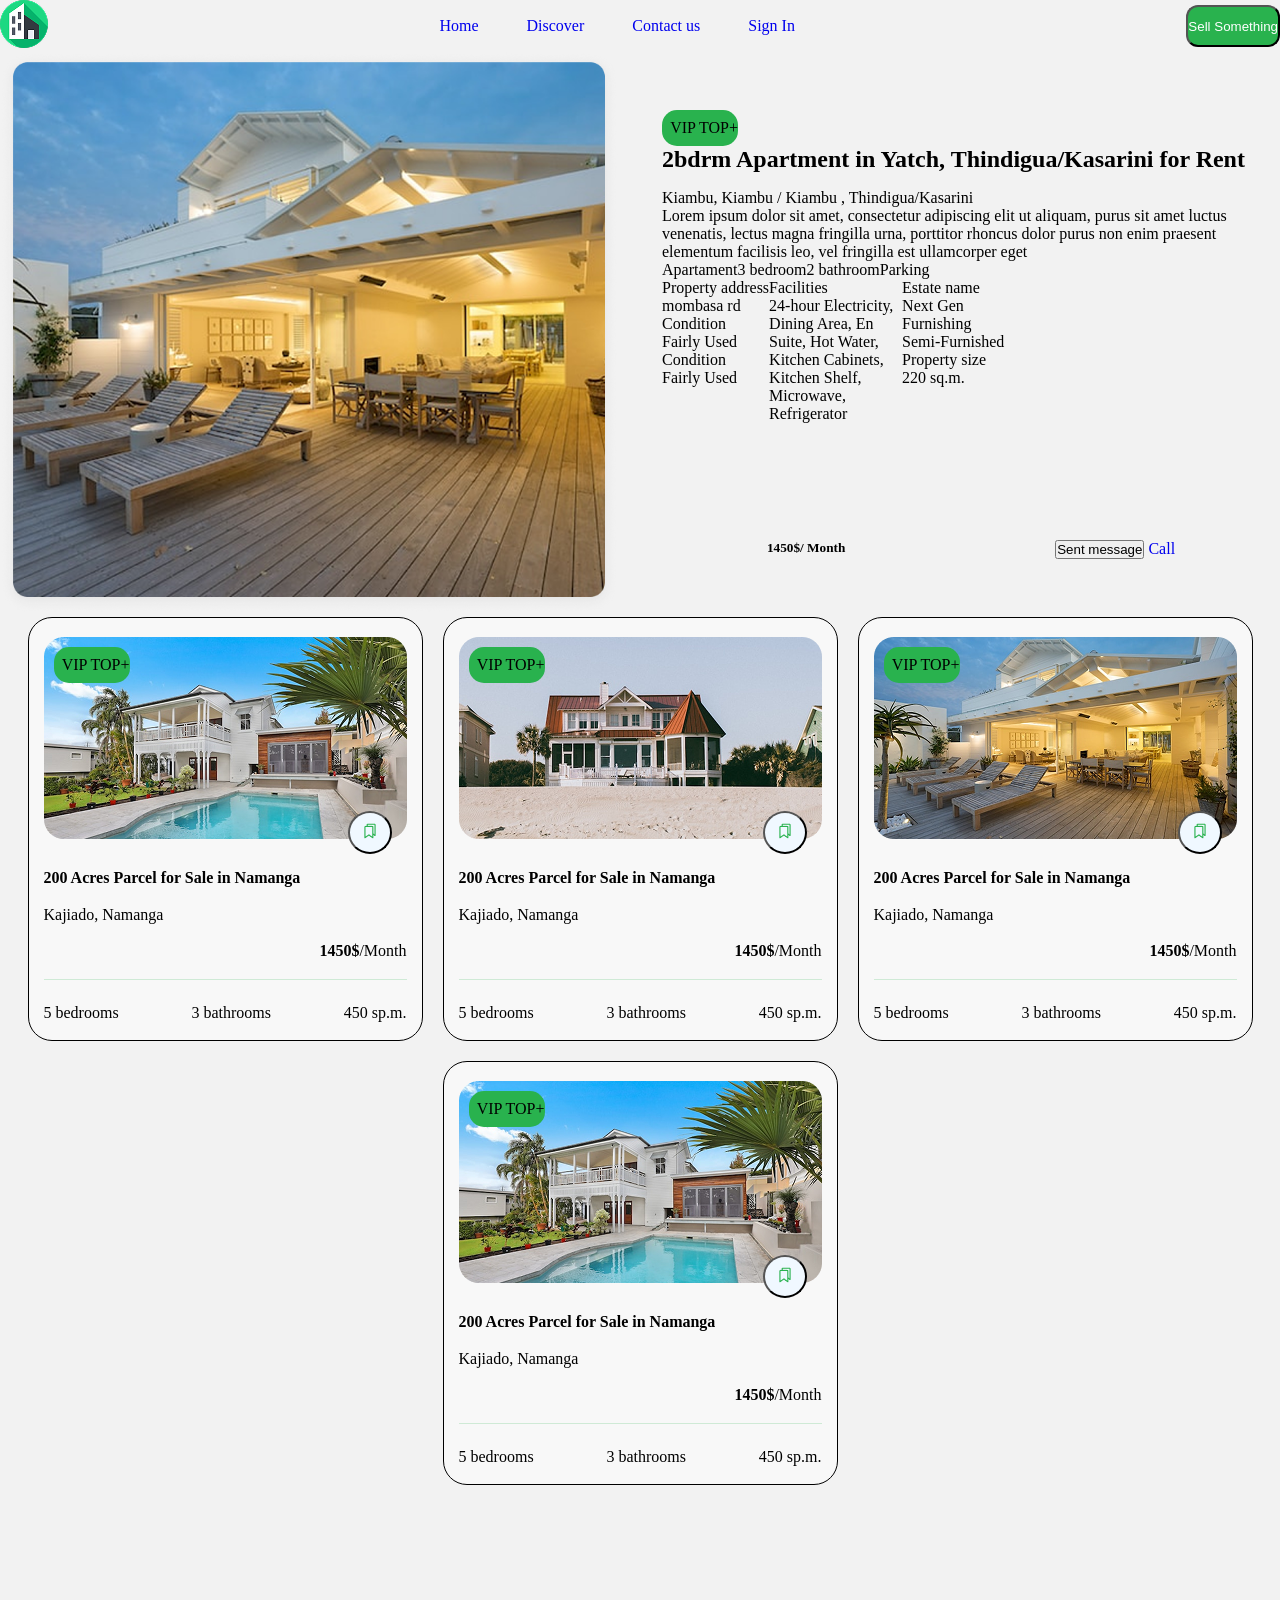
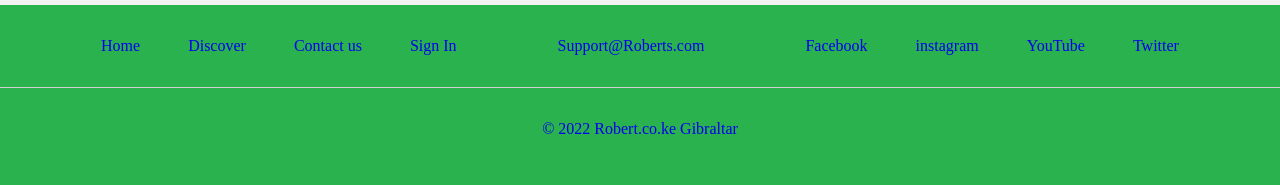
==== assets/card.html @ 9337bb15 ".gridsection სექციის  გასტილვა ფლექსისდა გრიდისდახმარებით html კოდის გამართვა" ====
<!doctype html>
<html lang="en">
  <head>
    <meta charset="UTF-8" />
    <meta name="viewport" content="width=device-width, initial-scale=1.0" />
    <link rel="stylesheet" href="css/style.css" />
    <!-- <link rel="stylesheet" href="css/card.css" /> -->
    <title>card info</title>
  </head>
  <body>
    <header class="container">
      <a href="/index.html"><img src="img/logo.png" alt="logo" /></a>
      <nav>
        <ul>
          <li><a href="#" target="_self">Home</a></li>
          <li><a href="#" target="_self">Discover</a></li>
          <li><a href="#" target="_self">Contact us</a></li>
          <li><a href="#" target="_self">Sign In</a></li>
        </ul>
      </nav>
      <button class="headerbutton" type="button">Sell Something</button>
    </header>
    <main class="container">
      <section class="gridsection">
        <div>
          <img src="img/card3.png" alt="appartment image" />
        </div>
        <div class="cardinfo">
          <div class="appartmentinfo">
            <p class="cardviptop">VIP TOP+</p>
            <h1>2bdrm Apartment in Yatch, Thindigua/Kasarini for Rent</h1>
            <p>Kiambu, Kiambu / Kiambu , Thindigua/Kasarini</p>
            <p>
              Lorem ipsum dolor sit amet, consectetur adipiscing elit ut
              aliquam, purus sit amet luctus venenatis, lectus magna fringilla
              urna, porttitor rhoncus dolor purus non enim praesent elementum
              facilisis leo, vel fringilla est ullamcorper eget
            </p>
            <span class="rooms">
              <p>Apartament</p>
              <p>3 bedroom</p>
              <p>2 bathroom</p>
              <p>Parking</p>
            </span>
            <div class="appartmentdetails">
              <div class="propaddress">
                <div>
                  <p class="ccardlow">Property address</p>
                  <p>mombasa rd</p>
                </div>
                <div>
                  <p class="ccardlow">Condition</p>
                  <p>Fairly Used</p>
                </div>
                <div>
                  <p class="ccardlow">Condition</p>
                  <p>Fairly Used</p>
                </div>
              </div>
              <div class="facilities">
                <p class="ccardlow">Facilities</p>
                <p>
                  24-hour Electricity, Dining Area, En Suite, Hot Water, Kitchen
                  Cabinets, Kitchen Shelf, Microwave, Refrigerator
                </p>
              </div>
              <div class="nextgeninfo">
                <div>
                  <p class="ccardlow">Estate name</p>
                  <p>Next Gen</p>
                </div>
                <div>
                  <p class="ccardlow">Furnishing</p>
                  <p>Semi-Furnished</p>
                </div>
                <div>
                  <p class="ccardlow">Property size</p>
                  <p>220 sq.m.</p>
                </div>
              </div>
            </div>
          </div>
          <div class="contactinfo">
            <h5>1450$/ Month</h5>
            <span>
              <button class="#" type="button" onclick="sendMessage()">
                <i class="##"></i> Sent message
              </button>
              <a href="tel:+1-555-555-5555">Call</a>
            </span>
          </div>
        </div>
      </section>
      <section class="boxcards">
        <!-- <a href="assets/card.html"> -->
        <div class="card">
          <div class="boximage">
            <a href="card.html">
              <img src="img/box1.png" alt="apartment image" />
            </a>
            <p class="VIPtop">VIP TOP+</p>
            <button class="boxlable" type="button">
              <img src="img/lable.png" alt="" />
            </button>
          </div>
          <p class="cardstrong">
            <strong>200 Acres Parcel for Sale in Namanga</strong>
          </p>
          <p class="ccardlow">Kajiado, Namanga</p>
          <p class="cardprice"><strong>1450$</strong>/Month</p>
          <span class="cardspan">
            <p>5 bedrooms</p>
            <p>3 bathrooms</p>
            <p>450 sp.m.</p>
          </span>
        </div>
        <!-- </a> -->
        <!-- <a href="assets/card.html"> -->
        <!-- <div class="card">
          <div class="boximage">
            <a href="assets/card.html">
              <img src="assets/img/box1.png" alt="apartment image"
            /></a>
            <p class="VIPtop">VIP TOP+</p>
            <button class="boxlable" type="button">
              <img src="assets/img/lable.png" alt="" />
            </button>
          </div>
          <p class="cardstrong">200 Acres Parcel for Sale in Namanga</p>
          <p class="ccardlow">Kajiado, Namanga</p>
          <p class="cardprice">1450$ / Month</p>
          <span class="cardspan">
            <p>5 bedrooms</p>
            <p>3 bathrooms</p>
            <p>450 sp.m.</p>
          </span>
        </div> -->
        <!-- 2 -->
        <div class="card">
          <div class="boximage">
            <a href="card.html">
              <img src="img/box2.png" alt="apartment image" />
            </a>
            <p class="VIPtop">VIP TOP+</p>
            <button class="boxlable" type="button">
              <img src="img/lable.png" alt="" />
            </button>
          </div>
          <p class="cardstrong">
            <strong>200 Acres Parcel for Sale in Namanga</strong>
          </p>
          <p class="ccardlow">Kajiado, Namanga</p>
          <p class="cardprice"><strong>1450$</strong>/Month</p>

          <span class="cardspan">
            <p>5 bedrooms</p>
            <p>3 bathrooms</p>
            <p>450 sp.m.</p>
          </span>
        </div>
        <!-- 3 -->
        <div class="card">
          <div class="boximage">
            <a href="card.html">
              <img src="img/box3.png" alt="apartment image" />
            </a>
            <p class="VIPtop">VIP TOP+</p>
            <button class="boxlable" type="button">
              <img src="img/lable.png" alt="" />
            </button>
          </div>
          <p class="cardstrong">
            <strong>200 Acres Parcel for Sale in Namanga</strong>
          </p>
          <p class="ccardlow">Kajiado, Namanga</p>
          <p class="cardprice"><strong>1450$</strong>/Month</p>
          <span class="cardspan">
            <p>5 bedrooms</p>
            <p>3 bathrooms</p>
            <p>450 sp.m.</p>
          </span>
        </div>
        <!-- 4 -->
        <div class="card">
          <div class="boximage">
            <a href="card.html">
              <img src="img/box1.png" alt="apartment image" />
            </a>
            <p class="VIPtop">VIP TOP+</p>
            <button class="boxlable" type="button">
              <img src="img/lable.png" alt="" />
            </button>
          </div>
          <p class="cardstrong">
            <strong>200 Acres Parcel for Sale in Namanga</strong>
          </p>
          <p class="ccardlow">Kajiado, Namanga</p>
          <p class="cardprice"><strong>1450$</strong>/Month</p>
          <span class="cardspan">
            <p>5 bedrooms</p>
            <p>3 bathrooms</p>
            <p>450 sp.m.</p>
          </span>
        </div>
      </section>
    </main>
    <footer>
      <div class="container">
        <div class="footerroof">
          <nav>
            <ul>
              <li><a href="#" target="_self">Home</a></li>
              <li><a href="#" target="_self">Discover</a></li>
              <li><a href="#" target="_self">Contact us</a></li>
              <li><a href="#" target="_self">Sign In</a></li>
            </ul>
          </nav>
          <a href="mailto:Support@Roberts.com">Support@Roberts.com</a>
          <nav>
            <ul>
              <li><a href="#" target="_self">Facebook</a></li>
              <li><a href="#" target="_self">instagram</a></li>
              <li><a href="#" target="_self">YouTube</a></li>
              <li><a href="#" target="_self">Twitter</a></li>
            </ul>
          </nav>
        </div>
        <div class="footerground">
          <a href="index.html">© 2022 Robert.co.ke Gibraltar</a>
        </div>
      </div>
    </footer>
  </body>
</html>
---- assets/css/style.css ----
* {
  margin: 0;
  padding: 0;
  box-sizing: border-box;
}
.container {
  max-width: 1640px;
  margin: 0 auto;
  padding: 0px;
}
img {
  width: 100%;
}
footer {
  background-color: rgba(41, 178, 78, 1);
}
body {
  background-color: rgba(242, 242, 242, 1);
}
a {
  text-decoration: none;
}
ul {
  list-style-type: none;
  display: flex;
  flex-wrap: wrap;
  align-items: center;
  gap: 48px;
}
/* li {
  margin-right: 48px;
} */
/* headerstyling */
header {
  display: flex;
  justify-content: space-between;
  align-items: center;
  background-color: rgba(242, 242, 242, 1);
  margin-top: 42px;
}
.headerbutton {
  color: rgba(255, 255, 255, 1);
  background-color: rgba(41, 178, 78, 1);
  height: 42px;
  border-radius: 12px;
}

/* mainstyling */
.gridinputs {
  display: grid;
  grid-template-columns: 1fr 3fr;
  column-gap: 20px;
}
.sectionlocation {
  grid-row: 1 / -1;
  grid-column: 1 / 2;
  display: flex;
  /* flex-wrap: wrap; */
  flex-direction: column;
  background-color: rgba(248, 248, 248, 1);
  margin: 0;
  padding: 38px 32px;
  border-radius: 24px;
}
select {
  border: 1px solid rgba(13, 156, 164, 0.21);
  border-radius: 10px;
  height: 48px;
}

.item {
  display: flex;
  align-content: center;
  padding-bottom: 10px;
}

input[type="checkbox"] {
  appearance: none;
  width: 16px;
  height: 17px;
  border: 1px solid rgba(41, 178, 78, 1);
  border-radius: 4px;
  margin-right: 13px;
}

input[type="checkbox"]:checked {
  background-color: rgba(41, 178, 78, 1);
  border-color: rgba(41, 178, 78, 1);
}

/* Use a pseudo-element for a custom tick mark */
input[type="checkbox"]:checked::after {
  content: "✓";
  color: rgba(248, 248, 248, 1);
  display: flex;
  justify-content: center;
}
h1 {
  padding-bottom: 16px;
}
h2 {
  padding-top: 32px;
  padding-bottom: 13px;
}
form {
  display: flex;
  flex-direction: column;
  justify-content: space-evenly;
}
.bgimage {
  grid-row: 1 / -1;
  grid-column: 2 / 3;
  display: flex;
  flex-direction: column;
  align-items: center;
  align-content: center;
  background-image: url("../img/1.jpg");
  background-repeat: no-repeat;
  object-fit: fill;
  background-size: cover;
  border-radius: 24px;

  /* object-position: center; */
}
h3 {
  margin-top: 60px;
}
.bgimage p {
  margin-top: 10px;
  margin-bottom: 40px;
}
.bgimage form {
  max-width: 324px;
}
.bgimage form input {
  height: 48px;
  border-radius: 10px;
  width: 324px;
}

/* 
*/
/* prelative/absolute */
h4 {
  padding-top: 32px;
  padding-bottom: 36px;
}
.boxcards {
  display: flex;
  flex-wrap: wrap;
  justify-content: center;
  /* display: grid;
  grid-template-columns: repeat(4, 1fr);
  grid-auto-rows: minmax(0, auto); */
  gap: 20px;
  padding-bottom: 120px;
}
/* .h4flex {
  display: flex;
  justify-content: flex-start;
} */
/* .card:nth-child(1) {
  grid-column: 1 / 2;
  grid-row: 1 / 2;
}
.card:nth-child(2) {
  grid-column: 2 / 3;
  grid-row: 1 / 2;
}
.card:nth-child(3) {
  grid-column: 3 / 4;
  grid-row: 1 / 2;
}
.card:nth-child(4) {
  grid-column: 4 / -1;
  grid-row: 1/ 2;
}
.card:nth-child(5) {
  grid-column: 1 / 2;
  grid-row: 2 / 3;
}
.card:nth-child(6) {
  grid-column: 2 / 3;
  grid-row: 2 / 3;
}
.card:nth-child(7) {
  grid-column: 3 / 4;
  grid-row: 2 / 3;
}
.card:nth-child(8) {
  grid-column: 4 / -1;
  grid-row: 2 / 3;
} */
.card {
  display: flex;
  flex-direction: column;
  flex-wrap: wrap;
  align-content: center;
  width: 395px;
  height: 424px;
  justify-content: space-evenly;
  /* margin-top: 10px; */
  border: 1px solid;
  border-radius: 24px;
  background-color: rgba(248, 248, 248, 1);
}

.cardprice {
  text-align: right;
}
.boxcard {
  background-color: rgba(248, 248, 248, 1);
}
.cardspan {
  display: flex;
  justify-content: space-between;
  border-top: 1px solid rgba(207, 234, 214, 1);
  padding-top: 24px;
}
.cardstrong {
  padding-top: 8px;
}
.cardlow {
  padding-top: 18px;
}

.boximage button img {
  width: 18px;
  height: 18px;
}
.boxlable {
  position: absolute;
  bottom: -11px;
  right: 15px;
  background-color: aliceblue;
  padding: 9px;
  padding-left: 11px;
  padding-right: 11px;
  z-index: 1000;
  border-radius: 50%;
}
.boximage {
  position: relative;
  z-index: 999;
  align-self: center;
}
.VIPtop {
  position: absolute;
  width: 76px;
  top: 10px;
  left: 10px;
  padding-bottom: 9px;
  padding-top: 9px;
  background-color: rgba(41, 178, 78, 1);
  border-radius: 15px;
  text-align: right;
  z-index: 1000;
}

/* footer S T Y L E */
footer {
  background-color: rgba(41, 178, 78, 1);
  height: 180px;
}
.footerroof {
  display: flex;
  flex-wrap: wrap;
  justify-content: space-evenly;
  padding: 32px 0 32px;
}
.footerground {
  display: flex;
  flex-wrap: wrap;
  justify-content: center;
  padding-top: 32px;
  border-top: 1px solid rgba(208, 208, 208, 1);
}

/*   CARD.HTML STYLE   */

.cardinfo img {
  max-width: 810px;
  height: 732px;
}
.gridsection {
  display: grid;
  grid-template-columns: repeat(2, 1fr);
  grid-auto-rows: minmax(0, auto);
  column-gap: 44px;
}
.gridsection:nth-child(1) {
  grid-column: 1 / 2;
  grid-row: 1 / 2;
}
.gridsection :nth-child(2) {
  grid-column: 2 / -1;
  grid-template-rows: 1 / 2;
}
.cardinfo {
  /* display: grid;
  grid-template-columns: repeat(2, 1fr);
  grid-auto-rows: minmax(0, auto); */
  display: flex;
  justify-content: space-around;
  flex-direction: column;
}
.cardviptop {
  width: 76px;
  top: 10px;
  left: 10px;
  padding-bottom: 9px;
  padding-top: 9px;
  background-color: rgba(41, 178, 78, 1);
  border-radius: 15px;
  text-align: right;
}
.appartmentinfo {
  display: flex;
  flex-direction: column;
}
.rooms {
  display: flex;
  flex-direction: row;
}
.appartmentdetails {
  display: flex;
  flex-direction: row;
}
.propadress {
  display: flex;
  flex-direction: column;
}
.facilities {
  display: flex;
  flex-direction: column;
  width: 133px;
}
.nextgeninfo {
  display: flex;
  flex-direction: column;
}
.contactinfo {
  display: flex;
  justify-content: end;
  justify-content: space-around;
}
---- assets/css/card.css ----
/* * {
  margin: 0;
  padding: 0;
  box-sizing: border-box;
}
.container {
  max-width: 1640px;
  margin: 0 auto;
  padding: 0px;
} */
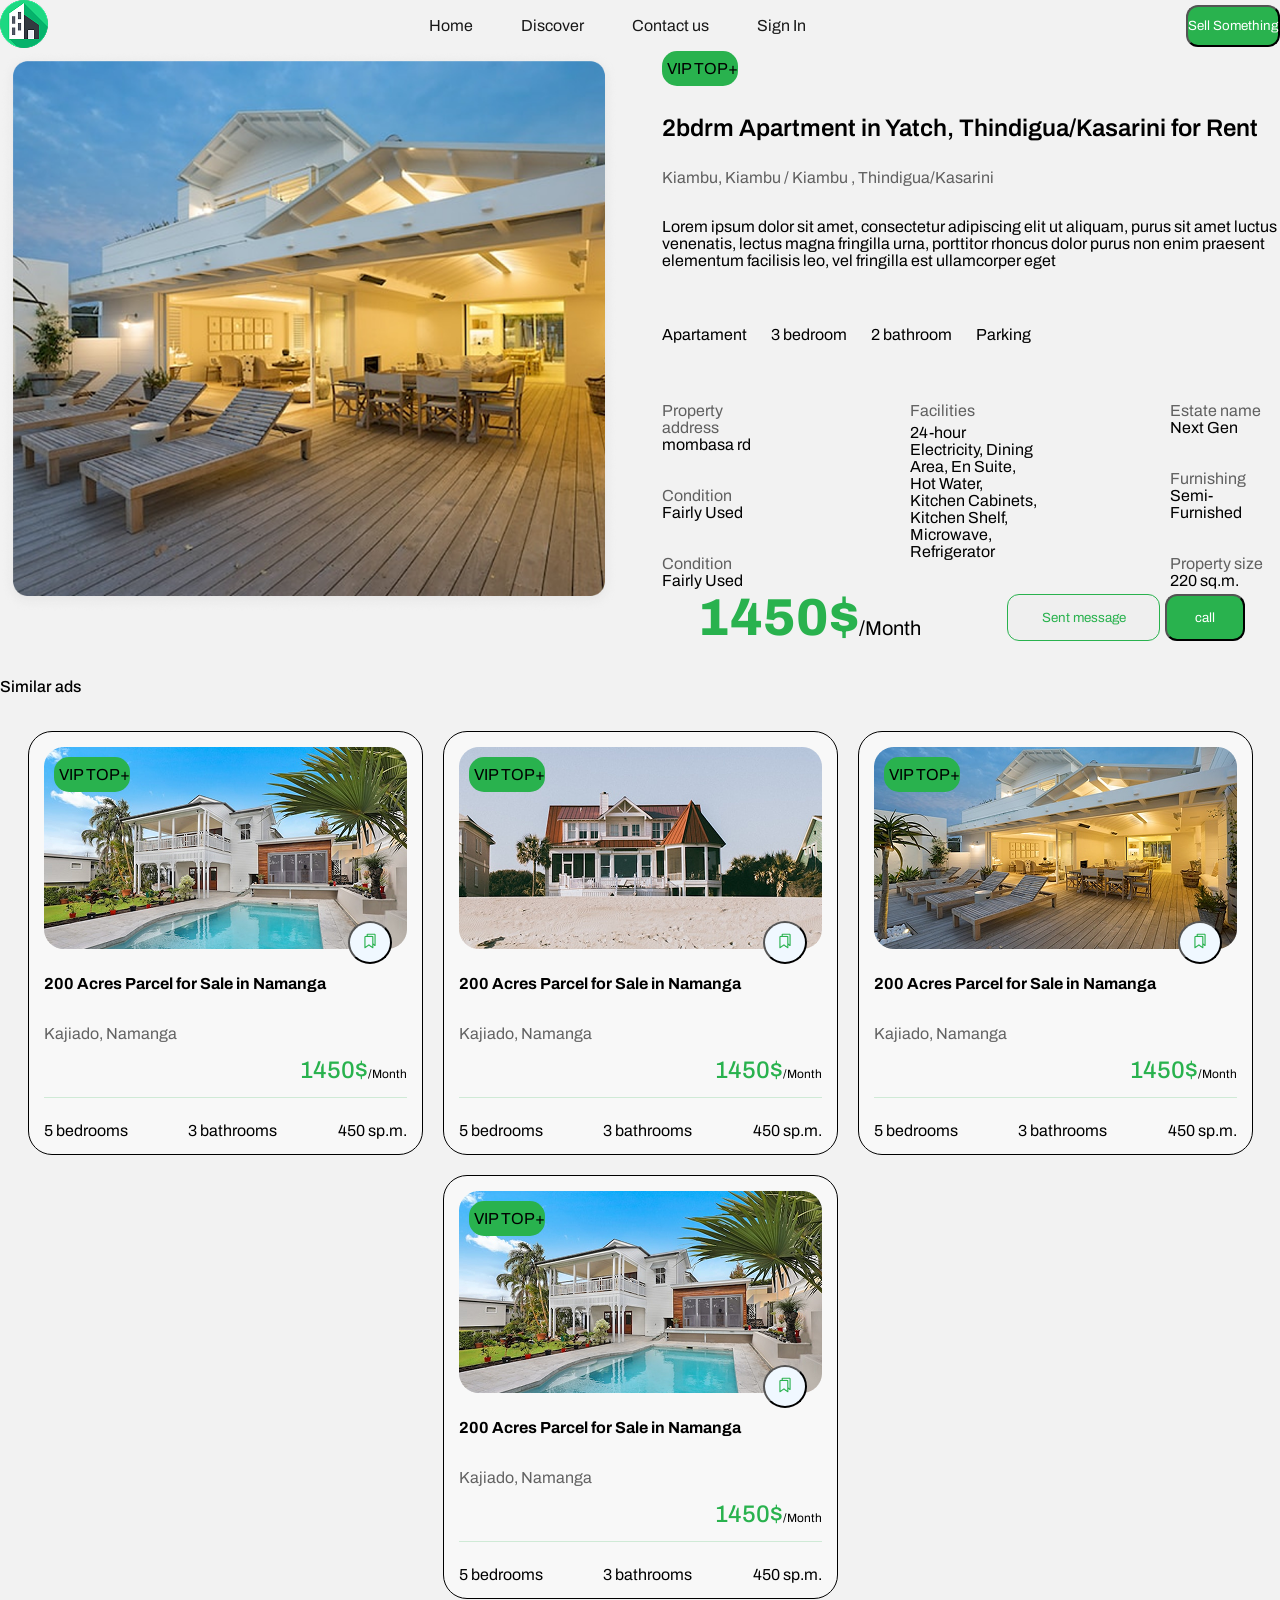
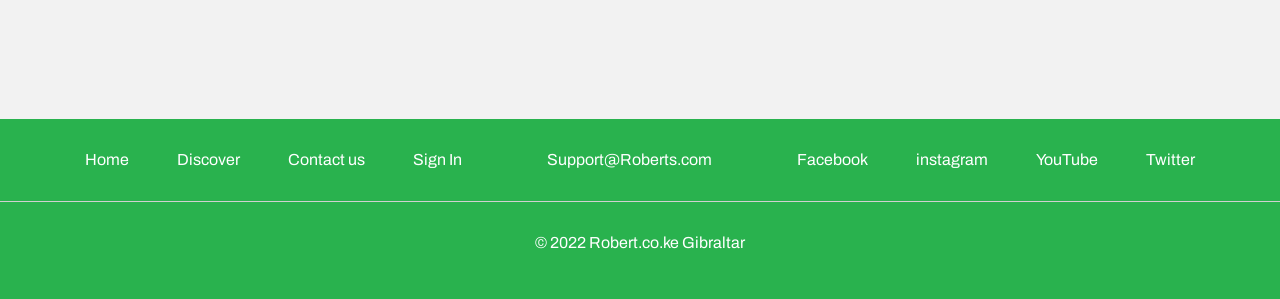
==== commit 95a709b2: "font & meta tags დამატება, html სტრუქტურის გამართვა და გასტილვა. გავსტილე ტექსტები დავამატე header-შ" ====
--- a/assets/card.html
+++ b/assets/card.html
@@ -3,13 +3,35 @@
   <head>
     <meta charset="UTF-8" />
     <meta name="viewport" content="width=device-width, initial-scale=1.0" />
+
+    <!-- <link rel="stylesheet" href="css/card.css" /> -->
+    <title>midtermexam</title>
+    <link rel="preconnect" href="https://fonts.googleapis.com" />
+    <link rel="preconnect" href="https://fonts.gstatic.com" crossorigin />
+    <link
+      href="https://fonts.googleapis.com/css2?family=Archivo:ital,wght@0,100..900;1,100..900&display=swap"
+      rel="stylesheet"
+    />
+    <meta name="description" content="forms and meta tags" />
     <link rel="stylesheet" href="css/style.css" />
-    <!-- <link rel="stylesheet" href="css/card.css" /> -->
-    <title>card info</title>
+    <meta
+      property="og:url"
+      content="https://akhalkatsiavtandil.github.io/MidtermExam/"
+    />
+    <meta property="og:type" content="article" />
+    <meta property="og:title" content="find the house you want easily" />
+    <meta
+      property="og:description"
+      content="How much does culture influence creative thinking?"
+    />
+    <meta
+      property="og:image"
+      content="https://raw.githubusercontent.com/AkhalkatsiAvtandil/MidtermExam/refs/heads/main/assets/img/1.jpg"
+    />
   </head>
   <body>
     <header class="container">
-      <a href="/index.html"><img src="img/logo.png" alt="logo" /></a>
+      <a href="../index.html"><img src="img/logo.png" alt="logo" /></a>
       <nav>
         <ul>
           <li><a href="#" target="_self">Home</a></li>
@@ -28,9 +50,11 @@
         <div class="cardinfo">
           <div class="appartmentinfo">
             <p class="cardviptop">VIP TOP+</p>
-            <h1>2bdrm Apartment in Yatch, Thindigua/Kasarini for Rent</h1>
-            <p>Kiambu, Kiambu / Kiambu , Thindigua/Kasarini</p>
-            <p>
+            <h1 class="apinfoh1">
+              2bdrm Apartment in Yatch, Thindigua/Kasarini for Rent
+            </h1>
+            <p class="lowerp">Kiambu, Kiambu / Kiambu , Thindigua/Kasarini</p>
+            <p class="apinfop">
               Lorem ipsum dolor sit amet, consectetur adipiscing elit ut
               aliquam, purus sit amet luctus venenatis, lectus magna fringilla
               urna, porttitor rhoncus dolor purus non enim praesent elementum
@@ -81,16 +105,17 @@
             </div>
           </div>
           <div class="contactinfo">
-            <h5>1450$/ Month</h5>
+            <p class="contactinfoprice">1450$<span>/Month</span></p>
             <span>
-              <button class="#" type="button" onclick="sendMessage()">
+              <button class="cardbutton" type="button" onclick="sendMessage()">
                 <i class="##"></i> Sent message
               </button>
-              <a href="tel:+1-555-555-5555">Call</a>
+              <button class="cardcall">call</button>
             </span>
           </div>
         </div>
       </section>
+      <h4>Similar ads</h4>
       <section class="boxcards">
         <!-- <a href="assets/card.html"> -->
         <div class="card">
@@ -107,7 +132,7 @@
             <strong>200 Acres Parcel for Sale in Namanga</strong>
           </p>
           <p class="ccardlow">Kajiado, Namanga</p>
-          <p class="cardprice"><strong>1450$</strong>/Month</p>
+          <p class="cardprice">1450$<span>/Month</span></p>
           <span class="cardspan">
             <p>5 bedrooms</p>
             <p>3 bathrooms</p>
@@ -150,7 +175,7 @@
             <strong>200 Acres Parcel for Sale in Namanga</strong>
           </p>
           <p class="ccardlow">Kajiado, Namanga</p>
-          <p class="cardprice"><strong>1450$</strong>/Month</p>
+          <p class="cardprice">1450$<span>/Month</span></p>
 
           <span class="cardspan">
             <p>5 bedrooms</p>
@@ -173,7 +198,7 @@
             <strong>200 Acres Parcel for Sale in Namanga</strong>
           </p>
           <p class="ccardlow">Kajiado, Namanga</p>
-          <p class="cardprice"><strong>1450$</strong>/Month</p>
+          <p class="cardprice">1450$<span>/Month</span></p>
           <span class="cardspan">
             <p>5 bedrooms</p>
             <p>3 bathrooms</p>
@@ -195,7 +220,7 @@
             <strong>200 Acres Parcel for Sale in Namanga</strong>
           </p>
           <p class="ccardlow">Kajiado, Namanga</p>
-          <p class="cardprice"><strong>1450$</strong>/Month</p>
+          <p class="cardprice">1450$<span>/Month</span></p>
           <span class="cardspan">
             <p>5 bedrooms</p>
             <p>3 bathrooms</p>
--- a/assets/css/style.css
+++ b/assets/css/style.css
@@ -1,3 +1,9 @@
+@font-face {
+  font-family: "archvio";
+  src: url(../font/Archivo-Italic-VariableFont_wdth\,wght.ttf);
+  src: url(../font/Archivo-VariableFont_wdth\,wght.ttf);
+}
+
 * {
   margin: 0;
   padding: 0;
@@ -17,8 +23,22 @@
 body {
   background-color: rgba(242, 242, 242, 1);
 }
+header a {
+  color: rgba(0, 0, 0, 0.9);
+}
+header a:hover {
+  color: rgba(41, 178, 78, 1);
+  text-decoration: underline;
+  transition: 1s;
+}
+button:hover {
+  background-color: rgba(0, 0, 0, 0.9);
+  transition: 1s;
+}
 a {
   text-decoration: none;
+  font-family: archvio;
+  color: rgba(255, 255, 255, 1);
 }
 ul {
   list-style-type: none;
@@ -27,6 +47,10 @@
   align-items: center;
   gap: 48px;
 }
+p {
+  font-family: archvio;
+}
+
 /* li {
   margin-right: 48px;
 } */
@@ -36,13 +60,17 @@
   justify-content: space-between;
   align-items: center;
   background-color: rgba(242, 242, 242, 1);
-  margin-top: 42px;
+  padding-bottom: 42px;
 }
 .headerbutton {
   color: rgba(255, 255, 255, 1);
   background-color: rgba(41, 178, 78, 1);
   height: 42px;
   border-radius: 12px;
+  font-family: archvio;
+}
+button {
+  font-family: archvio;
 }
 
 /* mainstyling */
@@ -97,6 +125,8 @@
 }
 h1 {
   padding-bottom: 16px;
+  font-family: archvio;
+  font-weight: 600;
 }
 h2 {
   padding-top: 32px;
@@ -124,10 +154,16 @@
 }
 h3 {
   margin-top: 60px;
+  font-family: archvio;
+  font-weight: 500;
+  line-height: 100%;
 }
 .bgimage p {
   margin-top: 10px;
   margin-bottom: 40px;
+  font-family: archvio;
+  font-weight: 400;
+  opacity: 60%;
 }
 .bgimage form {
   max-width: 324px;
@@ -144,6 +180,8 @@
 h4 {
   padding-top: 32px;
   padding-bottom: 36px;
+  font-family: archvio;
+  font-weight: 500;
 }
 .boxcards {
   display: flex;
@@ -207,6 +245,25 @@
 
 .cardprice {
   text-align: right;
+  font-weight: 500;
+  font-size: 24px;
+  color: rgba(41, 178, 78, 1);
+}
+.cardprice span {
+  color: rgba(0, 0, 0, 1);
+  font-weight: 400;
+  font-size: 12px;
+}
+.contactinfoprice {
+  text-align: right;
+  font-weight: 800;
+  font-size: 52px;
+  color: rgba(41, 178, 78, 1);
+}
+.contactinfo span {
+  color: rgba(0, 0, 0, 1);
+  font-weight: 400;
+  font-size: 20px;
 }
 .boxcard {
   background-color: rgba(248, 248, 248, 1);
@@ -220,8 +277,9 @@
 .cardstrong {
   padding-top: 8px;
 }
-.cardlow {
+.ccardlow {
   padding-top: 18px;
+  opacity: 60%;
 }
 
 .boximage button img {
@@ -282,6 +340,9 @@
   max-width: 810px;
   height: 732px;
 }
+.lowerp {
+  opacity: 60%;
+}
 .gridsection {
   display: grid;
   grid-template-columns: repeat(2, 1fr);
@@ -294,7 +355,7 @@
 }
 .gridsection :nth-child(2) {
   grid-column: 2 / -1;
-  grid-template-rows: 1 / 2;
+  grid-template-rows: 3 / -1;
 }
 .cardinfo {
   /* display: grid;
@@ -313,34 +374,66 @@
   background-color: rgba(41, 178, 78, 1);
   border-radius: 15px;
   text-align: right;
+  margin-bottom: 29px;
 }
 .appartmentinfo {
   display: flex;
   flex-direction: column;
 }
+.apinfoh1 {
+  margin-bottom: 12px;
+}
+.apinfop {
+  margin-top: 32px;
+  margin-bottom: 57px;
+  font-family: archvio;
+}
 .rooms {
   display: flex;
   flex-direction: row;
+  gap: 24px;
+  margin-bottom: 41px;
 }
 .appartmentdetails {
   display: flex;
   flex-direction: row;
-}
-.propadress {
-  display: flex;
-  flex-direction: column;
+  gap: 132px;
+}
+.propaddress {
+  display: flex;
+  flex-direction: column;
+  gap: 16px;
 }
 .facilities {
   display: flex;
   flex-direction: column;
   width: 133px;
+  gap: 5px;
 }
 .nextgeninfo {
   display: flex;
   flex-direction: column;
+  gap: 16px;
 }
 .contactinfo {
   display: flex;
   justify-content: end;
   justify-content: space-around;
-}
+  align-items: center;
+  gap: 16px;
+}
+.cardbutton {
+  width: 153px;
+  height: 47px;
+  border: 1px solid rgba(41, 178, 78, 1);
+  color: rgba(41, 178, 78, 1);
+  border-radius: 12px;
+}
+.cardcall {
+  width: 80px;
+  height: 47px;
+  border-radius: 12px;
+  border: 1px solid rgba(41, 178, 78, 1) s;
+  background-color: rgba(41, 178, 78, 1);
+  color: rgba(255, 255, 255, 1);
+}
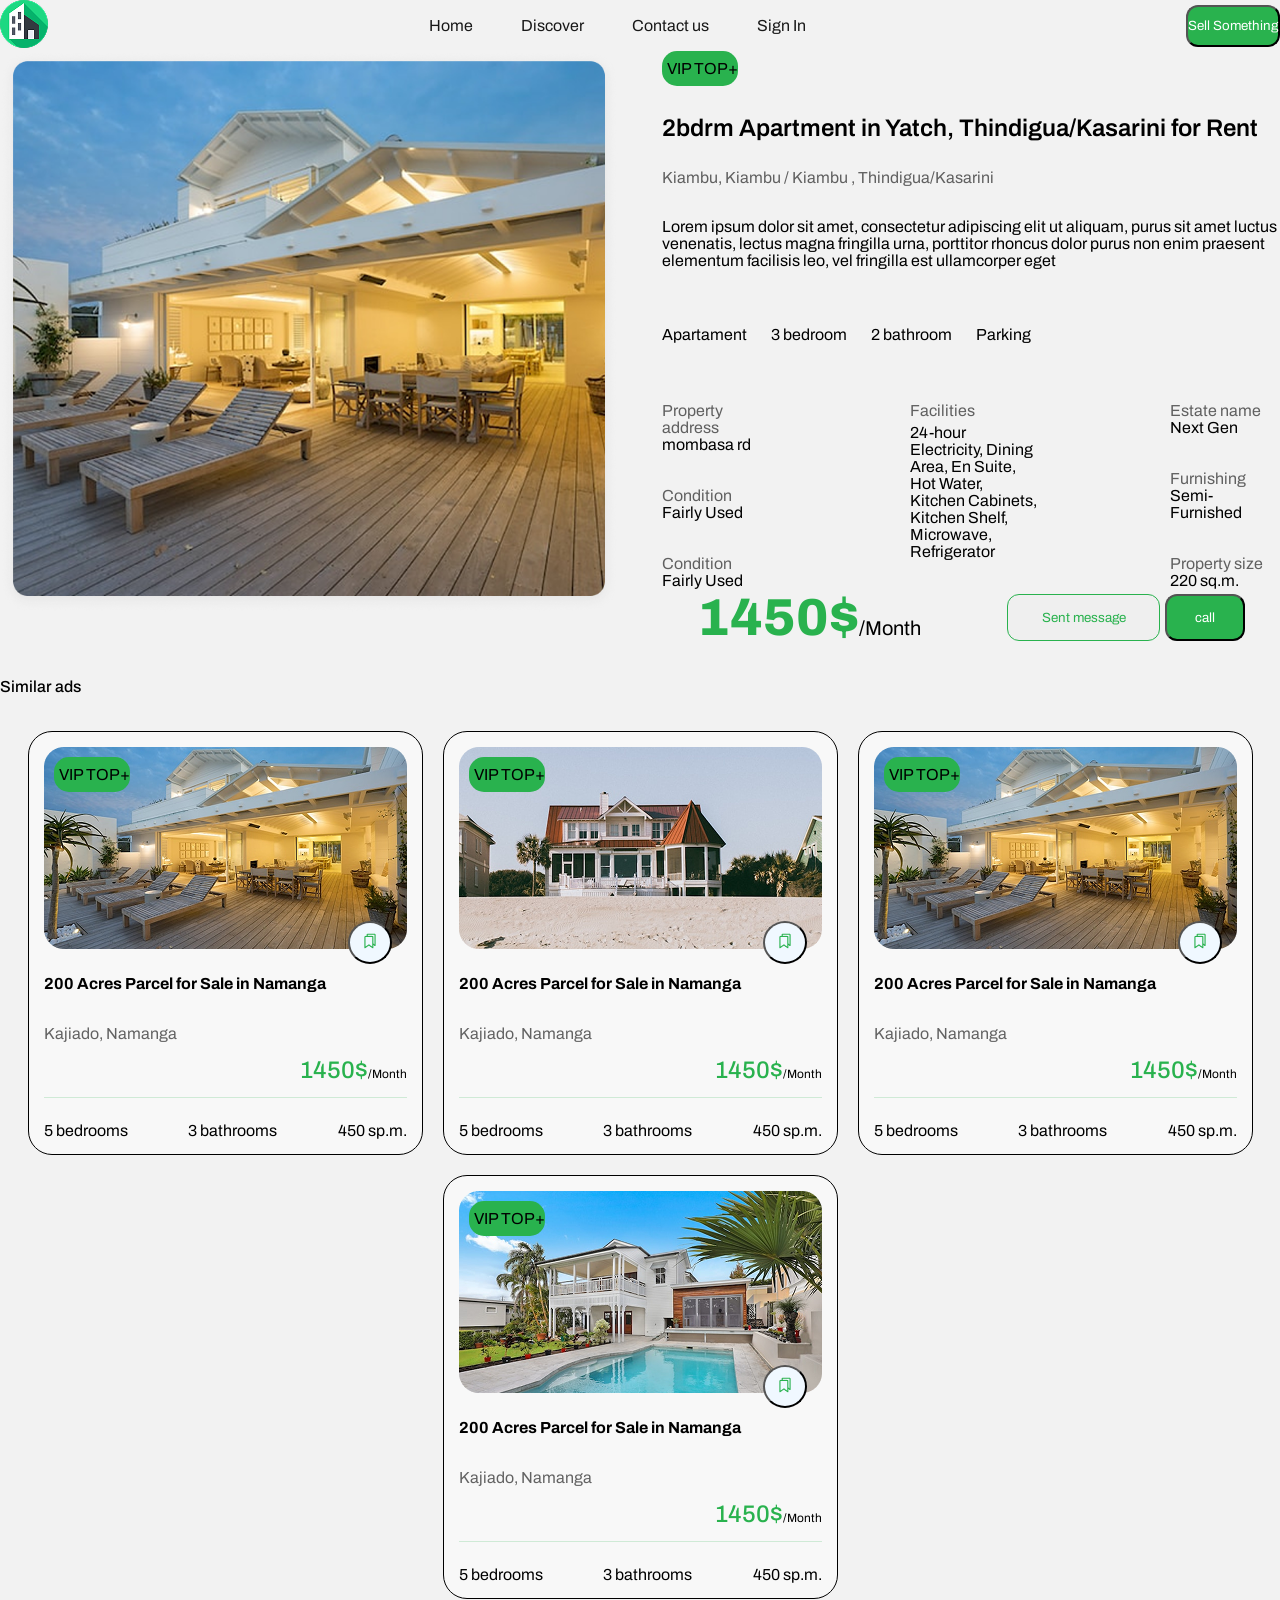
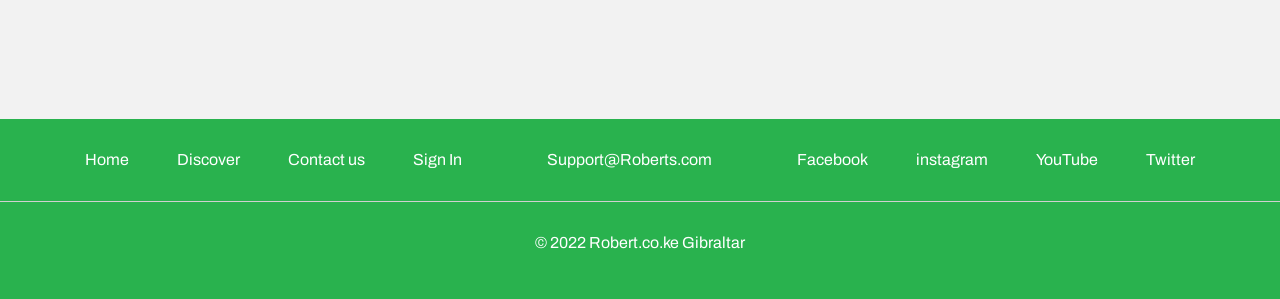
==== commit 41552632: "card.html ფაილის გასტილვაც media query-ზე" ====
--- a/assets/card.html
+++ b/assets/card.html
@@ -22,12 +22,13 @@
     <meta property="og:title" content="find the house you want easily" />
     <meta
       property="og:description"
-      content="How much does culture influence creative thinking?"
+      content="Buy, sell, rent or lease on just one platform"
     />
     <meta
       property="og:image"
       content="https://raw.githubusercontent.com/AkhalkatsiAvtandil/MidtermExam/refs/heads/main/assets/img/1.jpg"
     />
+    <link rel="shortcut icon" href="../assets/img/logo.png" type="logo.png" />
   </head>
   <body>
     <header class="container">
@@ -44,7 +45,7 @@
     </header>
     <main class="container">
       <section class="gridsection">
-        <div>
+        <div class="cardimg">
           <img src="img/card3.png" alt="appartment image" />
         </div>
         <div class="cardinfo">
@@ -106,7 +107,7 @@
           </div>
           <div class="contactinfo">
             <p class="contactinfoprice">1450$<span>/Month</span></p>
-            <span>
+            <span class="buttonspan">
               <button class="cardbutton" type="button" onclick="sendMessage()">
                 <i class="##"></i> Sent message
               </button>
@@ -121,7 +122,7 @@
         <div class="card">
           <div class="boximage">
             <a href="card.html">
-              <img src="img/box1.png" alt="apartment image" />
+              <img src="img/box3.png" alt="apartment image" />
             </a>
             <p class="VIPtop">VIP TOP+</p>
             <button class="boxlable" type="button">
@@ -161,8 +162,8 @@
           </span>
         </div> -->
         <!-- 2 -->
-        <div class="card">
-          <div class="boximage">
+        <div class="card" id="cardnone">
+          <div class="boximage" >
             <a href="card.html">
               <img src="img/box2.png" alt="apartment image" />
             </a>
@@ -184,7 +185,7 @@
           </span>
         </div>
         <!-- 3 -->
-        <div class="card">
+        <div class="card" id="cardnone">
           <div class="boximage">
             <a href="card.html">
               <img src="img/box3.png" alt="apartment image" />
@@ -206,7 +207,7 @@
           </span>
         </div>
         <!-- 4 -->
-        <div class="card">
+        <div class="card" id="cardnone">
           <div class="boximage">
             <a href="card.html">
               <img src="img/box1.png" alt="apartment image" />
@@ -233,16 +234,18 @@
       <div class="container">
         <div class="footerroof">
           <nav>
-            <ul>
+            <ul class="footertopul">
               <li><a href="#" target="_self">Home</a></li>
               <li><a href="#" target="_self">Discover</a></li>
               <li><a href="#" target="_self">Contact us</a></li>
               <li><a href="#" target="_self">Sign In</a></li>
             </ul>
           </nav>
-          <a href="mailto:Support@Roberts.com">Support@Roberts.com</a>
+          <a class="footermail" href="mailto:Support@Roberts.com"
+            >Support@Roberts.com</a
+          >
           <nav>
-            <ul>
+            <ul class="footerbotul">
               <li><a href="#" target="_self">Facebook</a></li>
               <li><a href="#" target="_self">instagram</a></li>
               <li><a href="#" target="_self">YouTube</a></li>
@@ -254,6 +257,37 @@
           <a href="index.html">© 2022 Robert.co.ke Gibraltar</a>
         </div>
       </div>
+      <div class="divider"></div>
+      <div class="mediafootertop">
+      <div class="divider"></div>
+      <div class="mediafootertop">
+        <div class="mediafooter">
+          <div>
+            <a href="#"><img src="../assets/img/home.png" alt="homeicon" /></a>
+            <p>Home</p>
+          </div>
+          <div>
+            <a href="#"><img src="../assets/img/cube.png" alt="3dcubeicon" /></a>
+            <p>Discover</p>
+          </div>
+          <div class="plusefix">
+            <a href="#"
+              ><img class="pluse" src="../assets/img/pluse.png" alt=""
+            /></a>
+            <p>Sell</p>
+          </div>
+          <div>
+            <a href="#"
+              ><img src="../assets/img/message.png" alt="messageicon"
+            /></a>
+            <p>Message</p>
+          </div>
+          <div>
+            <a href="#"><img src="../assets/img/user.png" alt="usericon" /></a>
+            <p>Profile</p>
+          </div>
+        </div>
+      </div>
     </footer>
   </body>
 </html>
--- a/assets/css/style.css
+++ b/assets/css/style.css
@@ -71,6 +71,12 @@
 }
 button {
   font-family: archvio;
+}
+.buttonsearch {
+  display: none;
+  width: 44px;
+  height: 44px;
+  border-radius: 50%;
 }
 
 /* mainstyling */
@@ -437,3 +443,236 @@
   background-color: rgba(41, 178, 78, 1);
   color: rgba(255, 255, 255, 1);
 }
+.mediafooter {
+  display: none;
+}
+/* TEST MEDIA */
+@media (375px >= width), (750px >= width) {
+  header {
+    margin: 0;
+    padding: 0 25px;
+    display: flex;
+    justify-content: space-between;
+  }
+  header nav,
+  .headerbutton,
+  .buttonsearch {
+    display: none;
+  }
+  .buttonsearch {
+    display: block;
+    width: 44px;
+    height: 44px;
+    border-radius: 50%;
+  }
+  .sectionlocation {
+    display: flex;
+    /* flex-wrap: wrap; */
+    flex-direction: column;
+    background-color: rgba(248, 248, 248, 1);
+    margin: 0;
+    padding: 38px 32px;
+    border-radius: 24px;
+  }
+  .sectionlocation {
+    display: flex;
+
+    flex-wrap: wrap;
+  }
+  .searchapartments {
+    display: none;
+  }
+  .bgimage {
+    margin: 0;
+    padding: 0 25px;
+    height: 435px;
+    width: 335;
+  }
+  h4 {
+    margin-left: 20px;
+  }
+  .boxcards {
+    margin: 0 auto;
+    padding: 0;
+    max-width: 324px;
+    margin-bottom: 50px;
+  }
+  .boximage {
+    max-width: 303px;
+    height: 202px;
+  }
+
+  .gridinputs {
+    margin: 0;
+    padding: 0 25px;
+    display: flex;
+    flex-wrap: wrap;
+  }
+  footer {
+    margin: 0;
+    padding: 0 25px;
+    width: 375px;
+    height: 376px;
+    background-color: rgba(41, 178, 78, 1);
+    border-radius: 24px;
+    /* padding-bottom: 600px; */
+  }
+
+  .footermail {
+    display: none;
+  }
+  .footerroof {
+    justify-content: space-around;
+    column-gap: 100px;
+    row-gap: 10px;
+  }
+  .footertopul {
+    display: flex;
+    flex-direction: column;
+    text-align: left;
+  }
+  .footerbotul {
+    display: flex;
+    flex-direction: column;
+    text-align: right;
+  }
+  .mediafooter {
+    position: fixed;
+    z-index: 1000;
+    bottom: 0;
+    right: 0;
+    margin: 0;
+    padding: 0 20px;
+    display: flex;
+    justify-content: center;
+    /* margin-bottom: 600px; */
+    gap: 16px;
+    height: 90px;
+    border-top-left-radius: 24px;
+    border-top-right-radius: 24px;
+    background-color: rgba(255, 255, 255, 1);
+  }
+  .mediafooter div {
+    display: flex;
+    flex-direction: column;
+    align-items: center;
+    row-gap: 0px;
+  }
+  .mediafooter img {
+    margin-top: 7px;
+    width: 24px;
+    height: 24px;
+  }
+  .pluse {
+    position: relative;
+    z-index: 1000;
+    top: -15px;
+    background-color: rgba(41, 178, 78, 1);
+  }
+  .plusefix img {
+    width: 55px;
+    height: 55px;
+    border-radius: 12px;
+  }
+  .footerground {
+    margin-bottom: 300px;
+  }
+  .divider {
+    padding-top: 1px;
+  }
+
+  /* STYLE CARD.HTML */
+
+  .gridsection {
+    display: flex;
+    flex-direction: column;
+  }
+  .cardimg {
+    margin: 0 auto;
+    padding: 0, 0;
+    width: 335px;
+    height: 316px;
+  }
+  .rooms {
+    column-gap: 7px;
+  }
+  .cardinfo {
+    margin: 0 0;
+    padding: 0 20px;
+    display: flex;
+    flex-direction: column;
+
+    gap: 0px;
+    width: 375px;
+    /* height: 1060px; */
+    background-color: rgba(194, 194, 194, 0.3);
+    border-radius: 12px;
+  }
+  /* .appartmentinfo {
+    margin: 0 auto;
+    padding: 0, 15px;
+  } */
+  .appartmentdetails {
+    display: flex;
+    flex-direction: column;
+  }
+  .propaddress div {
+    display: flex;
+    justify-content: space-between;
+    align-items: center;
+  }
+  .facilities {
+    display: flex;
+    flex-direction: row;
+    gap: 200px;
+    align-items: flex-start;
+  }
+  .nextgeninfo div {
+    display: flex;
+    flex-direction: row;
+    justify-content: space-between;
+    align-items: center;
+  }
+  .contactinfo {
+    display: flex;
+    flex-direction: column;
+    column-gap: 12px;
+  }
+  .contactinfo span {
+    display: flex;
+    flex-direction: column;
+    row-gap: 12px;
+  }
+
+  .contactinfoprice {
+    margin-left: 0px;
+  }
+
+  .cardcall {
+    width: 334px;
+    height: 47px;
+  }
+  .cardbutton {
+    width: 334px;
+    height: 47px;
+  }
+  #cardnone {
+    display: none;
+  }
+  /* .buttonspan {
+    width: 200px;
+    height: 200px;
+  } */
+  main {
+    width: 375px;
+    margin: 0;
+    padding: 0, auto;
+  }
+  /* .cardcall {
+  width: 80px;
+  height: 47px;
+  border-radius: 12px;
+  border: 1px solid rgba(41, 178, 78, 1) s;
+  background-color: rgba(41, 178, 78, 1);
+  color: rgba(255, 255, 255, 1); */
+}
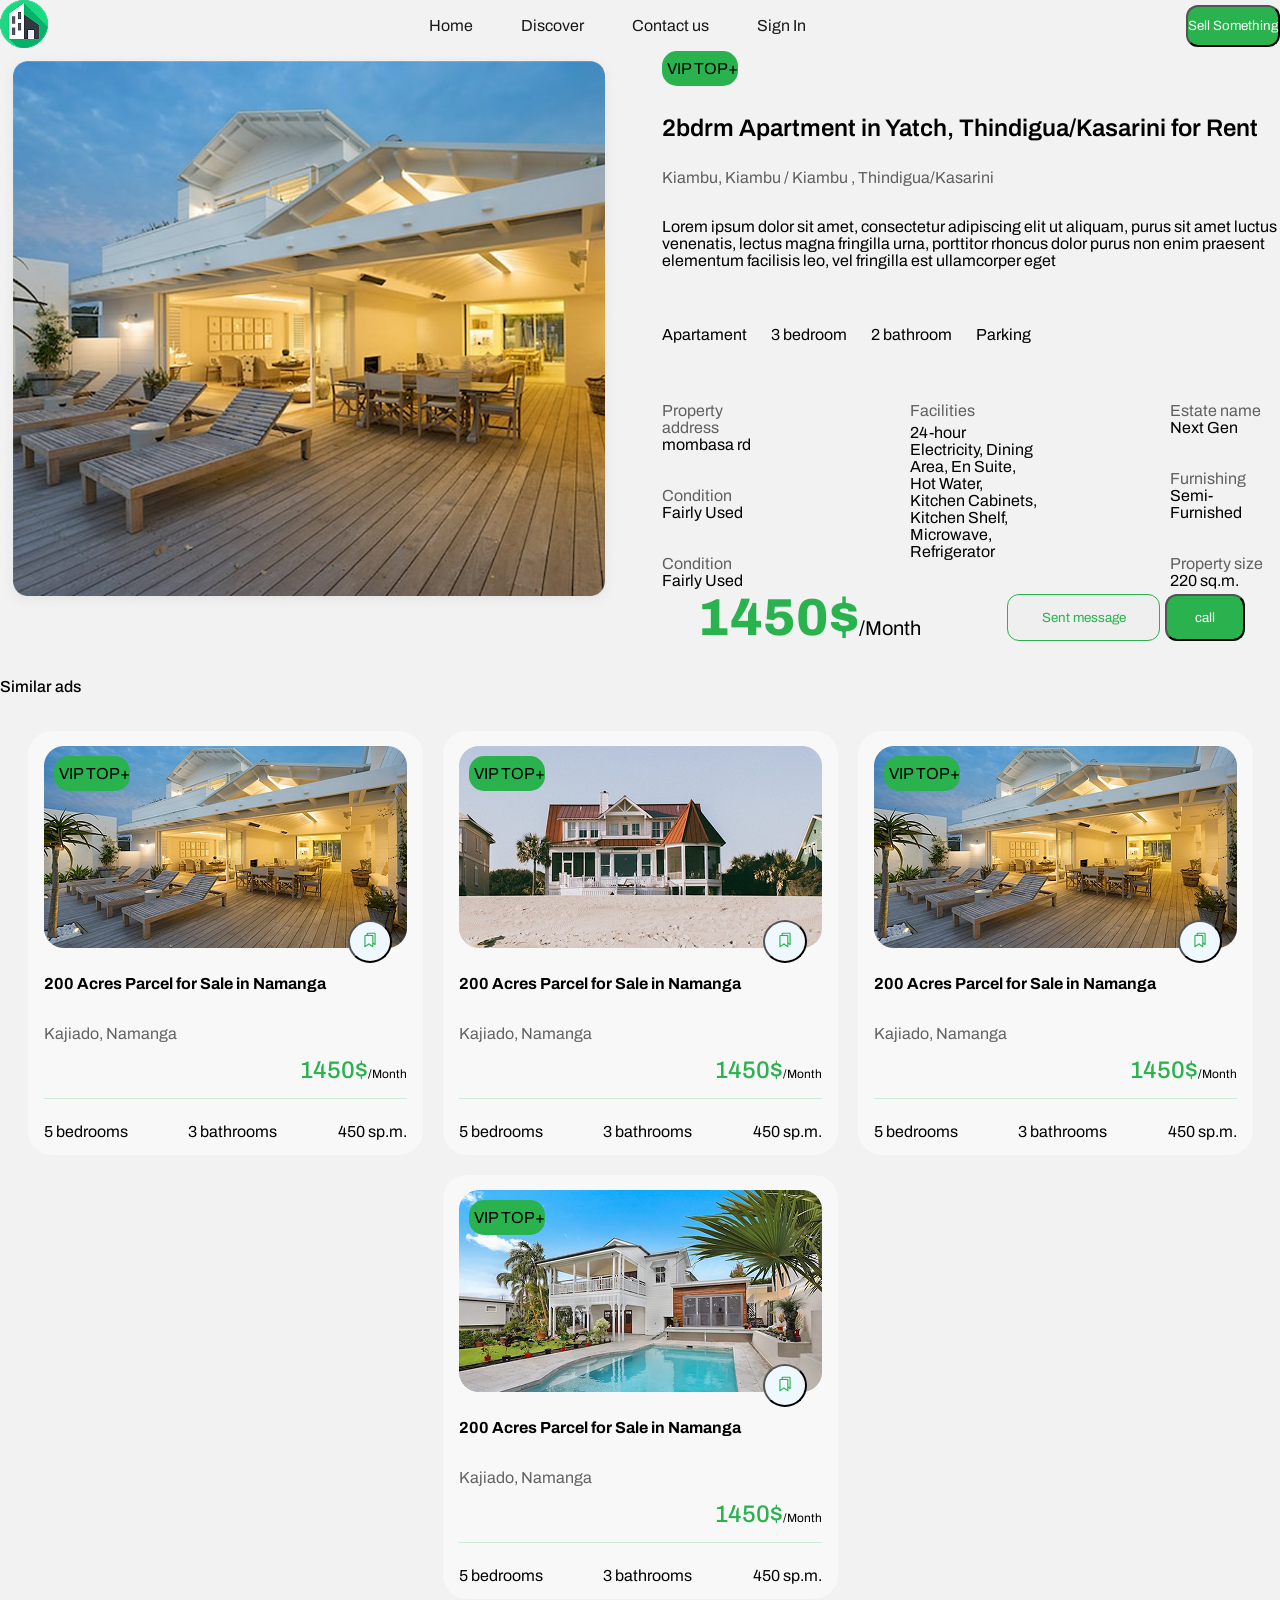
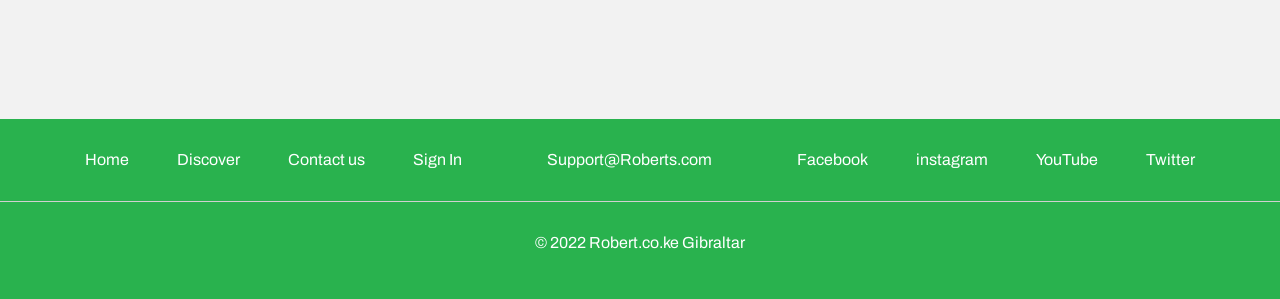
==== commit febace41: "html კოდის გასწორება და გასტილვა დეტალების" ====
--- a/assets/card.html
+++ b/assets/card.html
@@ -32,7 +32,7 @@
   </head>
   <body>
     <header class="container">
-      <a href="../index.html"><img src="img/logo.png" alt="logo" /></a>
+      <a class="headerlogo" href="../index.html"><img src="img/logo.png" alt="logo" /></a>
       <nav>
         <ul>
           <li><a href="#" target="_self">Home</a></li>
--- a/assets/css/style.css
+++ b/assets/css/style.css
@@ -244,7 +244,7 @@
   height: 424px;
   justify-content: space-evenly;
   /* margin-top: 10px; */
-  border: 1px solid;
+  /* border: 1px solid; */
   border-radius: 24px;
   background-color: rgba(248, 248, 248, 1);
 }
@@ -509,7 +509,7 @@
     flex-wrap: wrap;
   }
   footer {
-    margin: 0;
+    margin: 0 auto;
     padding: 0 25px;
     width: 375px;
     height: 376px;
@@ -539,8 +539,11 @@
   .mediafooter {
     position: fixed;
     z-index: 1000;
+
     bottom: 0;
+    left: 0;
     right: 0;
+
     margin: 0;
     padding: 0 20px;
     display: flex;
@@ -582,6 +585,9 @@
   }
 
   /* STYLE CARD.HTML */
+  .headerlogo {
+    display: none;
+  }
 
   .gridsection {
     display: flex;
@@ -638,7 +644,19 @@
     flex-direction: column;
     column-gap: 12px;
   }
-  .contactinfo span {
+  .contactinfo .contactinfoprice {
+    display: inline-block;
+  }
+  .contactinfoprice span {
+    display: inline-block;
+  }
+  .contactinfo p {
+    display: flex;
+    align-self: flex-start;
+    margin-top: 33px;
+    margin-bottom: 40px;
+  }
+  .contactinfo .buttonspan {
     display: flex;
     flex-direction: column;
     row-gap: 12px;
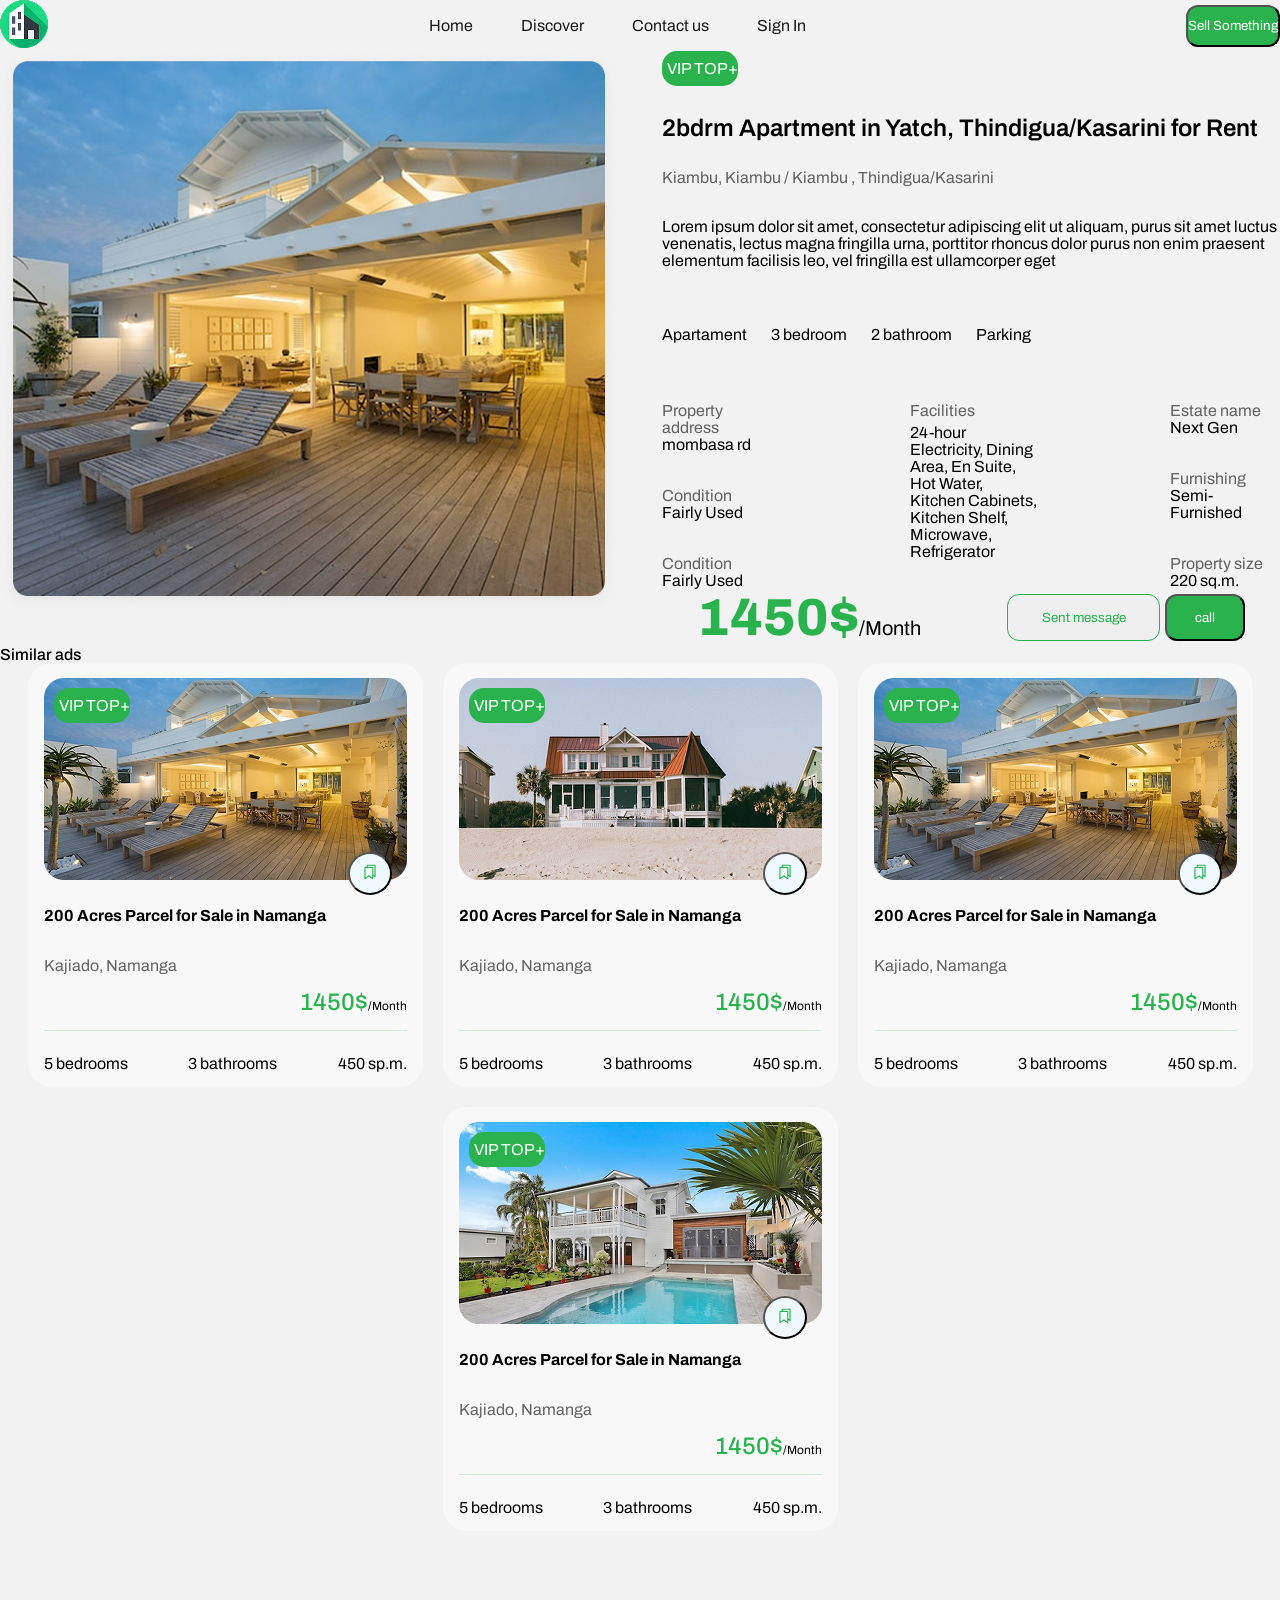
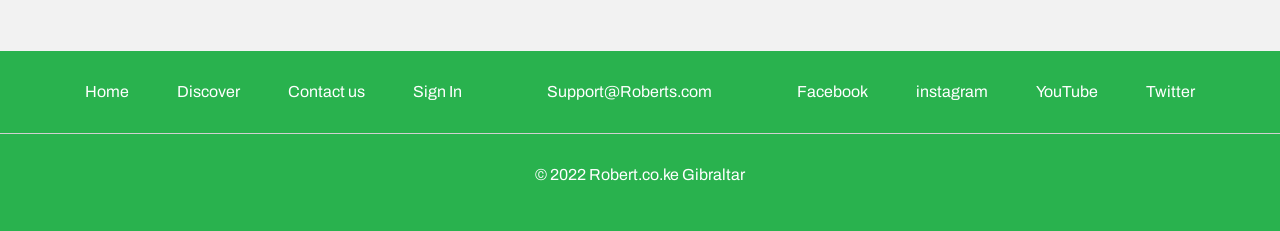
==== commit ff036706: "საბოლოო ფორმების გასწორება გასტილვა" ====
--- a/assets/card.html
+++ b/assets/card.html
@@ -116,7 +116,7 @@
           </div>
         </div>
       </section>
-      <h4>Similar ads</h4>
+      <h4 class=container id="h4display">Similar ads</h4>
       <section class="boxcards">
         <!-- <a href="assets/card.html"> -->
         <div class="card">
@@ -263,7 +263,7 @@
       <div class="mediafootertop">
         <div class="mediafooter">
           <div>
-            <a href="#"><img src="../assets/img/home.png" alt="homeicon" /></a>
+            <a href="../index.html"><img src="../assets/img/home.png" alt="homeicon" /></a>
             <p>Home</p>
           </div>
           <div>
--- a/assets/css/style.css
+++ b/assets/css/style.css
@@ -14,6 +14,12 @@
   margin: 0 auto;
   padding: 0px;
 }
+#container {
+  max-width: 1640px;
+  margin: 0 auto;
+  padding: 0px;
+}
+
 img {
   width: 100%;
 }
@@ -313,9 +319,11 @@
   width: 76px;
   top: 10px;
   left: 10px;
+  font-family: archvio;
   padding-bottom: 9px;
   padding-top: 9px;
   background-color: rgba(41, 178, 78, 1);
+  color: rgba(255, 255, 255, 1);
   border-radius: 15px;
   text-align: right;
   z-index: 1000;
@@ -367,6 +375,7 @@
   /* display: grid;
   grid-template-columns: repeat(2, 1fr);
   grid-auto-rows: minmax(0, auto); */
+
   display: flex;
   justify-content: space-around;
   flex-direction: column;
@@ -381,6 +390,7 @@
   border-radius: 15px;
   text-align: right;
   margin-bottom: 29px;
+  color: rgba(255, 255, 255, 1);
 }
 .appartmentinfo {
   display: flex;
@@ -447,7 +457,10 @@
   display: none;
 }
 /* TEST MEDIA */
-@media (375px >= width), (750px >= width) {
+
+/* MEDIA */
+
+@media (375px >= width), (980px >= width) {
   header {
     margin: 0;
     padding: 0 25px;
@@ -490,6 +503,11 @@
   }
   h4 {
     margin-left: 20px;
+    font-family: archvio;
+    font-weight: 500;
+  }
+  #h4display {
+    display: none;
   }
   .boxcards {
     margin: 0 auto;
@@ -660,6 +678,7 @@
     display: flex;
     flex-direction: column;
     row-gap: 12px;
+    margin-bottom: 45px;
   }
 
   .contactinfoprice {
@@ -693,4 +712,8 @@
   border: 1px solid rgba(41, 178, 78, 1) s;
   background-color: rgba(41, 178, 78, 1);
   color: rgba(255, 255, 255, 1); */
-}
+  .boxlable {
+    bottom: 12px;
+    right: 10px;
+  }
+}
